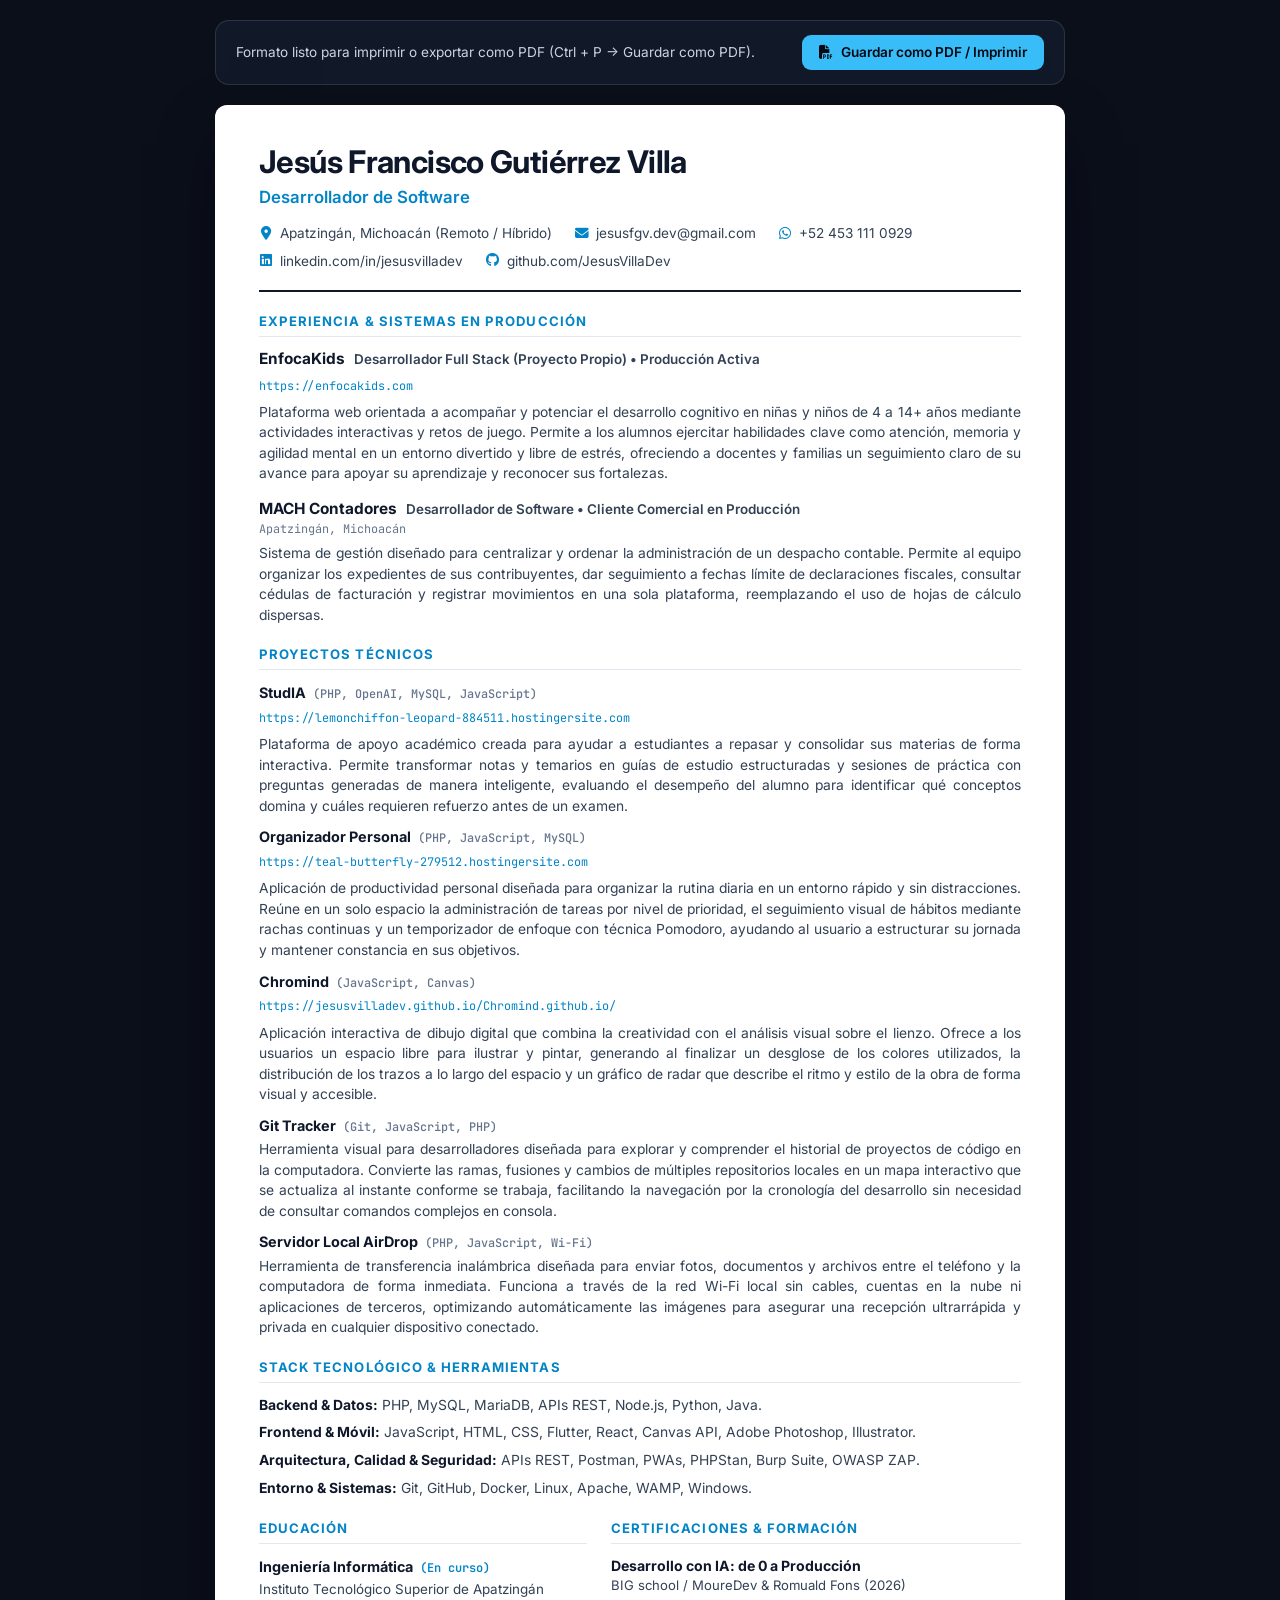
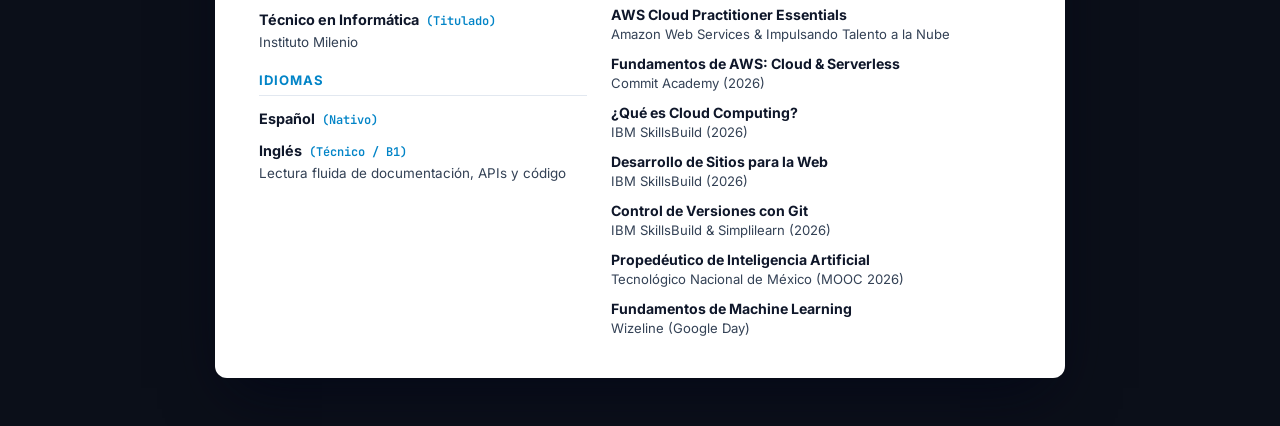
==== cv.html @ cc38f8ba "temp" ====
<!doctype html>
<html lang="es">
  <head>
    <meta charset="UTF-8" />
    <meta name="viewport" content="width=device-width, initial-scale=1.0" />
    <title>
      CV | Jesús Francisco Gutiérrez Villa | Desarrollador de Software
    </title>
    <meta
      name="description"
      content="Currículum Vitae de Jesús Francisco Gutiérrez Villa. Desarrollador de Software con PHP, JavaScript, MySQL y Flutter."
    />

    <link rel="preconnect" href="https://fonts.googleapis.com" />
    <link rel="preconnect" href="https://fonts.gstatic.com" crossorigin />
    <link
      href="https://fonts.googleapis.com/css2?family=Inter:wght@400;500;600;700&family=JetBrains+Mono:wght@400;500;600&display=swap"
      rel="stylesheet"
    />
    <link
      rel="stylesheet"
      href="https://cdnjs.cloudflare.com/ajax/libs/font-awesome/6.5.1/css/all.min.css"
    />

    <style>
      :root {
        --screen-bg: #0b0f19;
        --screen-bar: #111827;
        --screen-border: rgba(148, 163, 184, 0.2);
        --accent-sky: #38bdf8;
        --accent-print: #0284c7;
        --ink-primary: #0f172a;
        --ink-secondary: #334155;
        --ink-muted: #64748b;
        --paper-bg: #ffffff;
        --paper-subtle: #f8fafc;
        --paper-border: #e2e8f0;
      }

      *,
      *::before,
      *::after {
        box-sizing: border-box;
        margin: 0;
        padding: 0;
      }

      body {
        font-family:
          "Inter",
          -apple-system,
          BlinkMacSystemFont,
          "Segoe UI",
          sans-serif;
        background-color: var(--screen-bg);
        color: var(--ink-primary);
        line-height: 1.5;
        -webkit-font-smoothing: antialiased;
        padding: 0 1rem 3rem;
      }

      a {
        color: inherit;
        text-decoration: none;
      }

      /* Barra de acciones superior (solo pantalla) */
      .action-bar {
        max-width: 850px;
        margin: 1.25rem auto;
        padding: 0.85rem 1.25rem;
        background: var(--screen-bar);
        border: 1px solid var(--screen-border);
        border-radius: 14px;
        display: flex;
        flex-wrap: wrap;
        align-items: center;
        justify-content: space-between;
        gap: 0.75rem;
      }

      .action-bar-note {
        font-size: 0.85rem;
        color: #cbd5e1;
      }

      .action-buttons {
        display: flex;
        flex-wrap: wrap;
        gap: 0.65rem;
      }

      .btn-ui {
        display: inline-flex;
        align-items: center;
        gap: 0.5rem;
        padding: 0.55rem 1rem;
        border-radius: 9px;
        font-family: inherit;
        font-size: 0.85rem;
        font-weight: 600;
        cursor: pointer;
        border: 1px solid transparent;
        transition:
          transform 0.15s ease,
          background 0.15s ease,
          border-color 0.15s ease;
      }

      .btn-ui-back {
        background: rgba(51, 65, 85, 0.45);
        border-color: rgba(148, 163, 184, 0.28);
        color: #f8fafc;
      }

      .btn-ui-back:hover {
        background: rgba(56, 189, 248, 0.14);
        border-color: #7dd3fc;
      }

      .btn-ui-print {
        background: var(--accent-sky);
        color: #060911;
      }

      .btn-ui-print:hover {
        background: #7dd3fc;
        transform: translateY(-1px);
      }

      /* Hoja del CV */
      .cv-sheet {
        max-width: 850px;
        margin: 0 auto;
        background: var(--paper-bg);
        border-radius: 12px;
        padding: 2.5rem 2.75rem;
        box-shadow: 0 25px 60px -15px rgba(2, 6, 23, 0.75);
      }

      /* Encabezado */
      .cv-header {
        border-bottom: 2px solid var(--ink-primary);
        padding-bottom: 1.15rem;
        margin-bottom: 1.25rem;
      }

      .cv-name {
        font-size: 1.95rem;
        font-weight: 700;
        letter-spacing: -0.02em;
        color: var(--ink-primary);
        line-height: 1.15;
      }

      .cv-role {
        font-size: 1.05rem;
        font-weight: 600;
        color: var(--accent-print);
        margin-top: 0.25rem;
      }

      .cv-contact-list {
        display: flex;
        flex-direction: column;
        gap: 0.45rem;
        margin-top: 0.85rem;
      }

      .cv-contact-row {
        display: flex;
        flex-wrap: wrap;
        align-items: center;
        gap: 0.45rem 1.4rem;
        font-size: 0.85rem;
        color: var(--ink-secondary);
      }

      .cv-contact-item {
        display: inline-flex;
        align-items: center;
        gap: 0.45rem;
      }

      .cv-contact-item i {
        color: var(--accent-print);
        font-size: 0.85rem;
        width: 14px;
        text-align: center;
        flex-shrink: 0;
      }

      .cv-contact-item a:hover {
        color: var(--accent-print);
        text-decoration: underline;
      }

      /* Secciones */
      .cv-section {
        margin-bottom: 1.25rem;
      }

      .cv-section:last-child {
        margin-bottom: 0;
      }

      .cv-section-title {
        font-size: 0.82rem;
        font-weight: 700;
        text-transform: uppercase;
        letter-spacing: 0.08em;
        color: var(--accent-print);
        border-bottom: 1px solid var(--paper-border);
        padding-bottom: 0.28rem;
        margin-bottom: 0.75rem;
      }

      .cv-summary {
        font-size: 0.91rem;
        color: var(--ink-secondary);
        line-height: 1.55;
        text-align: justify;
        text-justify: inter-word;
      }

      /* Entradas de Experiencia / Proyectos */
      .cv-entry {
        margin-bottom: 0.95rem;
        break-inside: avoid;
      }

      .cv-entry:last-child {
        margin-bottom: 0;
      }

      .cv-entry-head {
        display: flex;
        align-items: baseline;
        gap: 0.55rem;
        flex-wrap: wrap;
        margin-bottom: 0.15rem;
      }

      .cv-entry-title {
        font-size: 0.96rem;
        font-weight: 700;
        color: var(--ink-primary);
        line-height: 1.3;
      }

      .cv-entry-subtitle {
        font-weight: 600;
        color: var(--ink-secondary);
      }

      .cv-entry-role {
        font-size: 0.84rem;
        font-weight: 600;
        color: var(--ink-secondary);
      }

      .cv-entry-meta {
        font-family: "JetBrains Mono", monospace;
        font-size: 0.74rem;
        color: var(--ink-muted);
      }

      .cv-entry-link {
        display: inline-block;
        font-family: "JetBrains Mono", monospace;
        font-size: 0.74rem;
        color: var(--accent-print);
        margin-top: 0.12rem;
        margin-bottom: 0.25rem;
        word-break: break-all;
      }

      .cv-entry-link:hover {
        text-decoration: underline;
      }

      .cv-bullets {
        margin-top: 0.35rem;
        padding-left: 1.15rem;
        display: flex;
        flex-direction: column;
        gap: 0.22rem;
      }

      .cv-bullets li {
        font-size: 0.87rem;
        color: var(--ink-secondary);
        line-height: 1.48;
        text-align: justify;
        text-justify: inter-word;
      }

      /* Proyectos compactos */
      .cv-project-list {
        display: flex;
        flex-direction: column;
        gap: 0.65rem;
      }

      .cv-project-item {
        break-inside: avoid;
      }

      .cv-project-title {
        font-size: 0.9rem;
        color: var(--ink-primary);
        display: flex;
        align-items: baseline;
        gap: 0.45rem;
        flex-wrap: wrap;
      }

      .cv-project-desc {
        font-size: 0.865rem;
        color: var(--ink-secondary);
        line-height: 1.48;
        text-align: justify;
        text-justify: inter-word;
        margin-top: 0.15rem;
      }

      .cv-project-line {
        font-size: 0.875rem;
        color: var(--ink-secondary);
        line-height: 1.48;
        text-align: justify;
        text-justify: inter-word;
      }

      .cv-project-line strong {
        color: var(--ink-primary);
      }

      .cv-project-stack {
        font-family: "JetBrains Mono", monospace;
        font-size: 0.74rem;
        color: var(--ink-muted);
        font-weight: 500;
      }

      /* Habilidades */
      .cv-skills-grid {
        display: grid;
        grid-template-columns: 1fr;
        gap: 0.45rem 1.5rem;
      }

      .cv-skill-row {
        font-size: 0.87rem;
        color: var(--ink-secondary);
        line-height: 1.48;
        text-align: justify;
        text-justify: inter-word;
      }

      .cv-skill-row strong {
        color: var(--ink-primary);
      }

      /* Educación & Certificaciones */
      .cv-two-col {
        display: grid;
        grid-template-columns: 1fr;
        gap: 1.5rem;
      }

      @media (min-width: 680px) {
        .cv-two-col {
          grid-template-columns: 1fr 1.25fr;
        }
      }

      .cv-edu-item {
        margin-bottom: 0.65rem;
        break-inside: avoid;
      }

      .cv-edu-item:last-child {
        margin-bottom: 0;
      }

      .cv-edu-header {
        display: flex;
        align-items: baseline;
        gap: 0.45rem;
        flex-wrap: wrap;
      }

      .cv-edu-title {
        font-size: 0.9rem;
        font-weight: 700;
        color: var(--ink-primary);
      }

      .cv-edu-status {
        font-family: "JetBrains Mono", monospace;
        font-size: 0.75rem;
        font-weight: 600;
        color: var(--accent-print);
      }

      .cv-edu-inst {
        font-size: 0.84rem;
        color: var(--ink-secondary);
        margin-top: 0.08rem;
      }

      .cv-cert-list {
        list-style: none;
        display: flex;
        flex-direction: column;
        gap: 0.65rem;
      }

      /* Certificaciones Interactivas en CV */
      .cv-cert-item {
        position: relative;
        break-inside: avoid;
      }

      .cv-cert-interactive {
        cursor: pointer;
      }

      .cv-cert-title {
        font-size: 0.88rem;
        font-weight: 700;
        color: var(--ink-primary);
        line-height: 1.35;
      }

      .cv-cert-issuer {
        font-size: 0.82rem;
        color: var(--ink-secondary);
        display: flex;
        align-items: center;
        gap: 0.45rem;
        margin-top: 0.12rem;
        line-height: 1.35;
      }

      .cv-cert-badge-hint {
        font-family: "JetBrains Mono", monospace;
        font-size: 0.64rem;
        font-weight: 600;
        color: var(--accent-print);
        background: rgba(8, 145, 178, 0.08);
        border: 1px solid rgba(8, 145, 178, 0.25);
        padding: 0.04rem 0.38rem;
        border-radius: 9999px;
        transition: all 0.18s ease;
      }

      .cv-cert-interactive:hover .cv-cert-badge-hint {
        background: var(--accent-print);
        color: #ffffff;
      }

      .cv-cert-popover {
        position: absolute;
        bottom: calc(100% + 8px);
        right: 0;
        width: min(320px, 85vw);
        background: #ffffff;
        border: 1px solid #cbd5e1;
        border-radius: 12px;
        padding: 6px;
        box-shadow:
          0 14px 35px rgba(15, 23, 42, 0.3),
          0 0 15px rgba(8, 145, 178, 0.15);
        opacity: 0;
        transform: translateY(8px) scale(0.96);
        pointer-events: none;
        transition:
          opacity 0.22s cubic-bezier(0.16, 1, 0.3, 1),
          transform 0.22s cubic-bezier(0.16, 1, 0.3, 1);
        z-index: 100;
      }

      .cv-cert-popover img {
        width: 100%;
        height: auto;
        border-radius: 8px;
        display: block;
        background: #0f172a;
      }

      .cv-cert-popover-note {
        display: block;
        font-family: "JetBrains Mono", monospace;
        font-size: 0.65rem;
        color: var(--accent-print);
        text-align: center;
        padding-top: 4px;
      }

      .cv-cert-interactive:hover .cv-cert-popover {
        opacity: 1;
        transform: translateY(0) scale(1);
      }

      /* Lightbox en cv.html */
      .cv-lightbox {
        position: fixed;
        inset: 0;
        background: rgba(15, 23, 42, 0.85);
        backdrop-filter: blur(8px);
        -webkit-backdrop-filter: blur(8px);
        display: flex;
        align-items: center;
        justify-content: center;
        z-index: 200;
        opacity: 0;
        pointer-events: none;
        transition: opacity 0.22s ease;
        padding: 1.5rem;
      }

      .cv-lightbox.active {
        opacity: 1;
        pointer-events: auto;
      }

      .cv-lightbox-content {
        position: relative;
        max-width: 860px;
        width: 100%;
        background: #ffffff;
        border-radius: 16px;
        padding: 1rem;
        box-shadow: 0 25px 60px rgba(0, 0, 0, 0.5);
        display: flex;
        flex-direction: column;
        align-items: center;
        gap: 0.5rem;
      }

      .cv-lightbox-content img {
        width: 100%;
        max-height: 80vh;
        object-fit: contain;
        border-radius: 8px;
      }

      .cv-lightbox-caption {
        font-family: "Roboto Slab", serif;
        font-size: 0.9rem;
        font-weight: 600;
        color: var(--ink-primary);
      }

      .cv-lightbox-close {
        position: absolute;
        top: 0.75rem;
        right: 0.75rem;
        width: 32px;
        height: 32px;
        border-radius: 50%;
        border: 1px solid #cbd5e1;
        background: #f8fafc;
        color: #334155;
        display: flex;
        align-items: center;
        justify-content: center;
        cursor: pointer;
        font-size: 0.95rem;
      }

      .cv-lightbox-close:hover {
        background: #0f172a;
        color: #ffffff;
      }

      @media (max-width: 640px) {
        .cv-sheet {
          padding: 1.5rem 1.25rem;
        }
        .cv-name {
          font-size: 1.55rem;
        }
      }

      /* Reglas estrictas de impresión a PDF */
      @page {
        size: letter;
        margin: 12mm 14mm;
      }

      @media print {
        body {
          background: #ffffff !important;
          padding: 0 !important;
          margin: 0 !important;
        }
        .action-bar {
          display: none !important;
        }
        .cv-sheet {
          max-width: none !important;
          width: 100% !important;
          box-shadow: none !important;
          border-radius: 0 !important;
          padding: 0 !important;
          margin: 0 !important;
        }
        .cv-two-col {
          grid-template-columns: 1fr 1.25fr !important;
        }
        a {
          color: inherit !important;
          text-decoration: none !important;
        }
        .cv-cert-popover,
        .cv-cert-badge-hint,
        .cv-lightbox {
          display: none !important;
        }
      }
    </style>
  </head>
  <body>
    <div class="action-bar" role="region" aria-label="Acciones del currículum">
      <div class="action-bar-note">
        Formato listo para imprimir o exportar como PDF (Ctrl + P → Guardar como
        PDF).
      </div>
      <div class="action-buttons">
        <button
          type="button"
          class="btn-ui btn-ui-print"
          onclick="window.print()"
        >
          <i class="fa-solid fa-file-pdf" aria-hidden="true"></i>
          <span>Guardar como PDF / Imprimir</span>
        </button>
      </div>
    </div>

    <main class="cv-sheet">
      <!-- Encabezado -->
      <header class="cv-header">
        <h1 class="cv-name">Jesús Francisco Gutiérrez Villa</h1>
        <div class="cv-role">Desarrollador de Software</div>
        <div class="cv-contact-list">
          <div class="cv-contact-row">
            <span class="cv-contact-item">
              <i class="fa-solid fa-location-dot" aria-hidden="true"></i>
              <span>Apatzingán, Michoacán (Remoto / Híbrido)</span>
            </span>
            <span class="cv-contact-item">
              <i class="fa-solid fa-envelope" aria-hidden="true"></i>
              <a href="mailto:jesusfgv.dev@gmail.com">jesusfgv.dev@gmail.com</a>
            </span>
            <span class="cv-contact-item">
              <i class="fa-brands fa-whatsapp" aria-hidden="true"></i>
              <a
                href="https://wa.me/524531110929"
                target="_blank"
                rel="noopener noreferrer"
                >+52 453 111 0929</a
              >
            </span>
          </div>
          <div class="cv-contact-row">
            <span class="cv-contact-item">
              <i class="fa-brands fa-linkedin" aria-hidden="true"></i>
              <a
                href="https://www.linkedin.com/in/jesusvilladev/"
                target="_blank"
                rel="noopener noreferrer"
                >linkedin.com/in/jesusvilladev</a
              >
            </span>
            <span class="cv-contact-item">
              <i class="fa-brands fa-github" aria-hidden="true"></i>
              <a
                href="https://github.com/JesusVillaDev"
                target="_blank"
                rel="noopener noreferrer"
                >github.com/JesusVillaDev</a
              >
            </span>
          </div>
        </div>
      </header>

      <!-- Experiencia & Sistemas en Producción -->
      <section class="cv-section">
        <h2 class="cv-section-title">Experiencia & Sistemas en Producción</h2>

        <article class="cv-entry">
          <div class="cv-entry-head">
            <span class="cv-entry-title">EnfocaKids</span>
            <span class="cv-entry-role">
              Desarrollador Full Stack (Proyecto Propio) • Producción Activa
            </span>
          </div>
          <a
            href="https://enfocakids.com"
            target="_blank"
            rel="noopener noreferrer"
            class="cv-entry-link"
            >https://enfocakids.com</a
          >
          <p class="cv-project-desc">
            Plataforma web orientada a acompañar y potenciar el desarrollo
            cognitivo en niñas y niños de 4 a 14+ años mediante actividades
            interactivas y retos de juego. Permite a los alumnos ejercitar
            habilidades clave como atención, memoria y agilidad mental en un
            entorno divertido y libre de estrés, ofreciendo a docentes y
            familias un seguimiento claro de su avance para apoyar su
            aprendizaje y reconocer sus fortalezas.
          </p>
        </article>

        <article class="cv-entry">
          <div class="cv-entry-head">
            <span class="cv-entry-title">MACH Contadores</span>
            <span class="cv-entry-role">
              Desarrollador de Software • Cliente Comercial en Producción
            </span>
          </div>
          <div
            class="cv-entry-meta"
            style="margin-top: 0.12rem; margin-bottom: 0.25rem"
          >
            Apatzingán, Michoacán
          </div>
          <p class="cv-project-desc">
            Sistema de gestión diseñado para centralizar y ordenar la
            administración de un despacho contable. Permite al equipo organizar
            los expedientes de sus contribuyentes, dar seguimiento a fechas
            límite de declaraciones fiscales, consultar cédulas de facturación y
            registrar movimientos en una sola plataforma, reemplazando el uso de
            hojas de cálculo dispersas.
          </p>
        </article>
      </section>

      <!-- Proyectos Técnicos -->
      <section class="cv-section">
        <h2 class="cv-section-title">Proyectos Técnicos</h2>
        <div class="cv-project-list">
          <div class="cv-project-item">
            <div class="cv-project-title">
              <strong>StudIA</strong>
              <span class="cv-project-stack">(PHP, OpenAI, MySQL, JavaScript)</span>
            </div>
            <a
              href="https://lemonchiffon-leopard-884511.hostingersite.com"
              target="_blank"
              rel="noopener noreferrer"
              class="cv-entry-link"
              >https://lemonchiffon-leopard-884511.hostingersite.com</a
            >
            <p class="cv-project-desc">
              Plataforma de apoyo académico creada para ayudar a estudiantes a
              repasar y consolidar sus materias de forma interactiva. Permite
              transformar notas y temarios en guías de estudio estructuradas y
              sesiones de práctica con preguntas generadas de manera
              inteligente, evaluando el desempeño del alumno para identificar
              qué conceptos domina y cuáles requieren refuerzo antes de un
              examen.
            </p>
          </div>

          <div class="cv-project-item">
            <div class="cv-project-title">
              <strong>Organizador Personal</strong>
              <span class="cv-project-stack">(PHP, JavaScript, MySQL)</span>
            </div>
            <a
              href="https://teal-butterfly-279512.hostingersite.com"
              target="_blank"
              rel="noopener noreferrer"
              class="cv-entry-link"
              >https://teal-butterfly-279512.hostingersite.com</a
            >
            <p class="cv-project-desc">
              Aplicación de productividad personal diseñada para organizar la
              rutina diaria en un entorno rápido y sin distracciones. Reúne en
              un solo espacio la administración de tareas por nivel de
              prioridad, el seguimiento visual de hábitos mediante rachas
              continuas y un temporizador de enfoque con técnica Pomodoro,
              ayudando al usuario a estructurar su jornada y mantener constancia
              en sus objetivos.
            </p>
          </div>

          <div class="cv-project-item">
            <div class="cv-project-title">
              <strong>Chromind</strong>
              <span class="cv-project-stack">(JavaScript, Canvas)</span>
            </div>
            <a
              href="https://jesusvilladev.github.io/Chromind.github.io/"
              target="_blank"
              rel="noopener noreferrer"
              class="cv-entry-link"
              >https://jesusvilladev.github.io/Chromind.github.io/</a
            >
            <p class="cv-project-desc">
              Aplicación interactiva de dibujo digital que combina la
              creatividad con el análisis visual sobre el lienzo. Ofrece a los
              usuarios un espacio libre para ilustrar y pintar, generando al
              finalizar un desglose de los colores utilizados, la distribución
              de los trazos a lo largo del espacio y un gráfico de radar que
              describe el ritmo y estilo de la obra de forma visual y accesible.
            </p>
          </div>

          <div class="cv-project-item">
            <div class="cv-project-title">
              <strong>Git Tracker</strong>
              <span class="cv-project-stack">(Git, JavaScript, PHP)</span>
            </div>
            <p class="cv-project-desc">
              Herramienta visual para desarrolladores diseñada para explorar y
              comprender el historial de proyectos de código en la computadora.
              Convierte las ramas, fusiones y cambios de múltiples repositorios
              locales en un mapa interactivo que se actualiza al instante
              conforme se trabaja, facilitando la navegación por la cronología
              del desarrollo sin necesidad de consultar comandos complejos en
              consola.
            </p>
          </div>

          <div class="cv-project-item">
            <div class="cv-project-title">
              <strong>Servidor Local AirDrop</strong>
              <span class="cv-project-stack">(PHP, JavaScript, Wi-Fi)</span>
            </div>
            <p class="cv-project-desc">
              Herramienta de transferencia inalámbrica diseñada para enviar
              fotos, documentos y archivos entre el teléfono y la computadora de
              forma inmediata. Funciona a través de la red Wi-Fi local sin
              cables, cuentas en la nube ni aplicaciones de terceros,
              optimizando automáticamente las imágenes para asegurar una
              recepción ultrarrápida y privada en cualquier dispositivo
              conectado.
            </p>
          </div>
        </div>
      </section>

      <!-- Habilidades Técnicas -->
      <section class="cv-section">
        <h2 class="cv-section-title">Stack Tecnológico & Herramientas</h2>
        <div class="cv-skills-grid">
          <div class="cv-skill-row">
            <strong>Backend & Datos:</strong> PHP, MySQL, MariaDB, APIs REST,
            Node.js, Python, Java.
          </div>
          <div class="cv-skill-row">
            <strong>Frontend & Móvil:</strong> JavaScript, HTML, CSS, Flutter,
            React, Canvas API, Adobe Photoshop, Illustrator.
          </div>
          <div class="cv-skill-row">
            <strong>Arquitectura, Calidad & Seguridad:</strong> APIs REST,
            Postman, PWAs, PHPStan, Burp Suite, OWASP ZAP.
          </div>
          <div class="cv-skill-row">
            <strong>Entorno & Sistemas:</strong> Git, GitHub, Docker, Linux,
            Apache, WAMP, Windows.
          </div>
        </div>
      </section>

      <!-- Educación & Certificaciones -->
      <section class="cv-section">
        <div class="cv-two-col">
          <div>
            <h2 class="cv-section-title">Educación</h2>
            <div class="cv-edu-item">
              <div class="cv-edu-header">
                <span class="cv-edu-title">Ingeniería Informática</span>
                <span class="cv-edu-status">(En curso)</span>
              </div>
              <div class="cv-edu-inst">
                Instituto Tecnológico Superior de Apatzingán
              </div>
            </div>
            <div class="cv-edu-item">
              <div class="cv-edu-header">
                <span class="cv-edu-title">Técnico en Informática</span>
                <span class="cv-edu-status">(Titulado)</span>
              </div>
              <div class="cv-edu-inst">Instituto Milenio</div>
            </div>

            <div style="margin-top: 1.15rem">
              <h2 class="cv-section-title">Idiomas</h2>
              <div class="cv-edu-item">
                <div class="cv-edu-header">
                  <span class="cv-edu-title">Español</span>
                  <span class="cv-edu-status">(Nativo)</span>
                </div>
              </div>
              <div class="cv-edu-item">
                <div class="cv-edu-header">
                  <span class="cv-edu-title">Inglés</span>
                  <span class="cv-edu-status">(Técnico / B1)</span>
                </div>
                <div class="cv-edu-inst">
                  Lectura fluida de documentación, APIs y código
                </div>
              </div>
            </div>
          </div>

          <div>
            <h2 class="cv-section-title">Certificaciones & Formación</h2>
            <ul class="cv-cert-list">
              <li
                class="cv-cert-item cv-cert-interactive"
                data-cert-img="images/certificados/BS-IA.png"
                data-cert-title="Desarrollo con IA: de 0 a Producción (BIG school)"
              >
                <div class="cv-cert-title">
                  Desarrollo con IA: de 0 a Producción
                </div>
                <div class="cv-cert-issuer">
                  BIG school / MoureDev &amp; Romuald Fons (2026)
                </div>
                <div class="cv-cert-popover" aria-hidden="true">
                  <img
                    src="images/certificados/BS-IA.png"
                    alt="Certificado Desarrollo con IA"
                    loading="lazy"
                  />
                  <span class="cv-cert-popover-note">Clic para ampliar</span>
                </div>
              </li>

              <li
                class="cv-cert-item cv-cert-interactive"
                data-cert-img="images/certificados/AWS-CPE.png"
                data-cert-title="AWS Cloud Practitioner Essentials (Amazon Web Services)"
              >
                <div class="cv-cert-title">
                  AWS Cloud Practitioner Essentials
                </div>
                <div class="cv-cert-issuer">
                  Amazon Web Services &amp; Impulsando Talento a la Nube
                </div>
                <div class="cv-cert-popover" aria-hidden="true">
                  <img
                    src="images/certificados/AWS-CPE.png"
                    alt="Certificado AWS Cloud Practitioner Essentials"
                    loading="lazy"
                  />
                  <span class="cv-cert-popover-note">Clic para ampliar</span>
                </div>
              </li>

              <li
                class="cv-cert-item cv-cert-interactive"
                data-cert-img="images/certificados/AWS-CSO.png"
                data-cert-title="Fundamentos de AWS: Cloud, Serverless y Operación (Commit Academy)"
              >
                <div class="cv-cert-title">
                  Fundamentos de AWS: Cloud &amp; Serverless
                </div>
                <div class="cv-cert-issuer">Commit Academy (2026)</div>
                <div class="cv-cert-popover" aria-hidden="true">
                  <img
                    src="images/certificados/AWS-CSO.png"
                    alt="Certificado Fundamentos de AWS"
                    loading="lazy"
                  />
                  <span class="cv-cert-popover-note">Clic para ampliar</span>
                </div>
              </li>

              <li
                class="cv-cert-item cv-cert-interactive"
                data-cert-img="images/certificados/IBM-CC.png"
                data-cert-title="¿Qué es Cloud Computing? (IBM SkillsBuild)"
              >
                <div class="cv-cert-title">¿Qué es Cloud Computing?</div>
                <div class="cv-cert-issuer">IBM SkillsBuild (2026)</div>
                <div class="cv-cert-popover" aria-hidden="true">
                  <img
                    src="images/certificados/IBM-CC.png"
                    alt="Certificado IBM Cloud Computing"
                    loading="lazy"
                  />
                  <span class="cv-cert-popover-note">Clic para ampliar</span>
                </div>
              </li>

              <li
                class="cv-cert-item cv-cert-interactive"
                data-cert-img="images/certificados/IBM_DSW.png"
                data-cert-title="Desarrollo de Sitios para la Web (IBM SkillsBuild)"
              >
                <div class="cv-cert-title">
                  Desarrollo de Sitios para la Web
                </div>
                <div class="cv-cert-issuer">IBM SkillsBuild (2026)</div>
                <div class="cv-cert-popover" aria-hidden="true">
                  <img
                    src="images/certificados/IBM_DSW.png"
                    alt="Certificado IBM Desarrollo Web"
                    loading="lazy"
                  />
                  <span class="cv-cert-popover-note">Clic para ampliar</span>
                </div>
              </li>

              <li
                class="cv-cert-item cv-cert-interactive"
                data-cert-img="images/certificados/IBM-GIT.png"
                data-cert-title="Control de Versiones con Git (IBM SkillsBuild)"
              >
                <div class="cv-cert-title">Control de Versiones con Git</div>
                <div class="cv-cert-issuer">
                  IBM SkillsBuild &amp; Simplilearn (2026)
                </div>
                <div class="cv-cert-popover" aria-hidden="true">
                  <img
                    src="images/certificados/IBM-GIT.png"
                    alt="Certificado IBM Git"
                    loading="lazy"
                  />
                  <span class="cv-cert-popover-note">Clic para ampliar</span>
                </div>
              </li>

              <li
                class="cv-cert-item cv-cert-interactive"
                data-cert-img="images/certificados/mooc-ia.png"
                data-cert-title="Propedéutico de Inteligencia Artificial (TecNM)"
              >
                <div class="cv-cert-title">
                  Propedéutico de Inteligencia Artificial
                </div>
                <div class="cv-cert-issuer">
                  Tecnológico Nacional de México (MOOC 2026)
                </div>
                <div class="cv-cert-popover" aria-hidden="true">
                  <img
                    src="images/certificados/mooc-ia.png"
                    alt="Certificado TecNM IA"
                    loading="lazy"
                  />
                  <span class="cv-cert-popover-note">Clic para ampliar</span>
                </div>
              </li>

              <li class="cv-cert-item">
                <div class="cv-cert-title">Fundamentos de Machine Learning</div>
                <div class="cv-cert-issuer">Wizeline (Google Day)</div>
              </li>
            </ul>
          </div>
        </div>
      </section>
    </main>

    <!-- Lightbox de Certificados para CV -->
    <div
      id="cv-lightbox"
      class="cv-lightbox"
      role="dialog"
      aria-modal="true"
      aria-label="Visualizador de certificado"
    >
      <div class="cv-lightbox-content">
        <button
          id="cv-lightbox-close"
          class="cv-lightbox-close"
          aria-label="Cerrar"
        >
          <i class="fa-solid fa-xmark"></i>
        </button>
        <img id="cv-lightbox-img" src="" alt="Certificado" />
        <div id="cv-lightbox-caption" class="cv-lightbox-caption"></div>
      </div>
    </div>

    <script>
      (function () {
        const lb = document.getElementById("cv-lightbox");
        const img = document.getElementById("cv-lightbox-img");
        const caption = document.getElementById("cv-lightbox-caption");
        const closeBtn = document.getElementById("cv-lightbox-close");
        const items = document.querySelectorAll(".cv-cert-interactive");

        if (!lb || !img || !items.length) return;

        function open(item) {
          const src = item.getAttribute("data-cert-img");
          const title = item.getAttribute("data-cert-title") || "";
          if (!src) return;
          img.src = src;
          img.alt = title;
          if (caption) caption.textContent = title;
          lb.classList.add("active");
          document.body.style.overflow = "hidden";
        }

        function close() {
          lb.classList.remove("active");
          document.body.style.overflow = "";
        }

        items.forEach((el) => {
          el.addEventListener("click", () => open(el));
        });

        if (closeBtn) closeBtn.addEventListener("click", close);
        lb.addEventListener("click", (e) => {
          if (e.target === lb) close();
        });
        document.addEventListener("keydown", (e) => {
          if (e.key === "Escape" && lb.classList.contains("active")) close();
        });
      })();
    </script>
  </body>
</html>
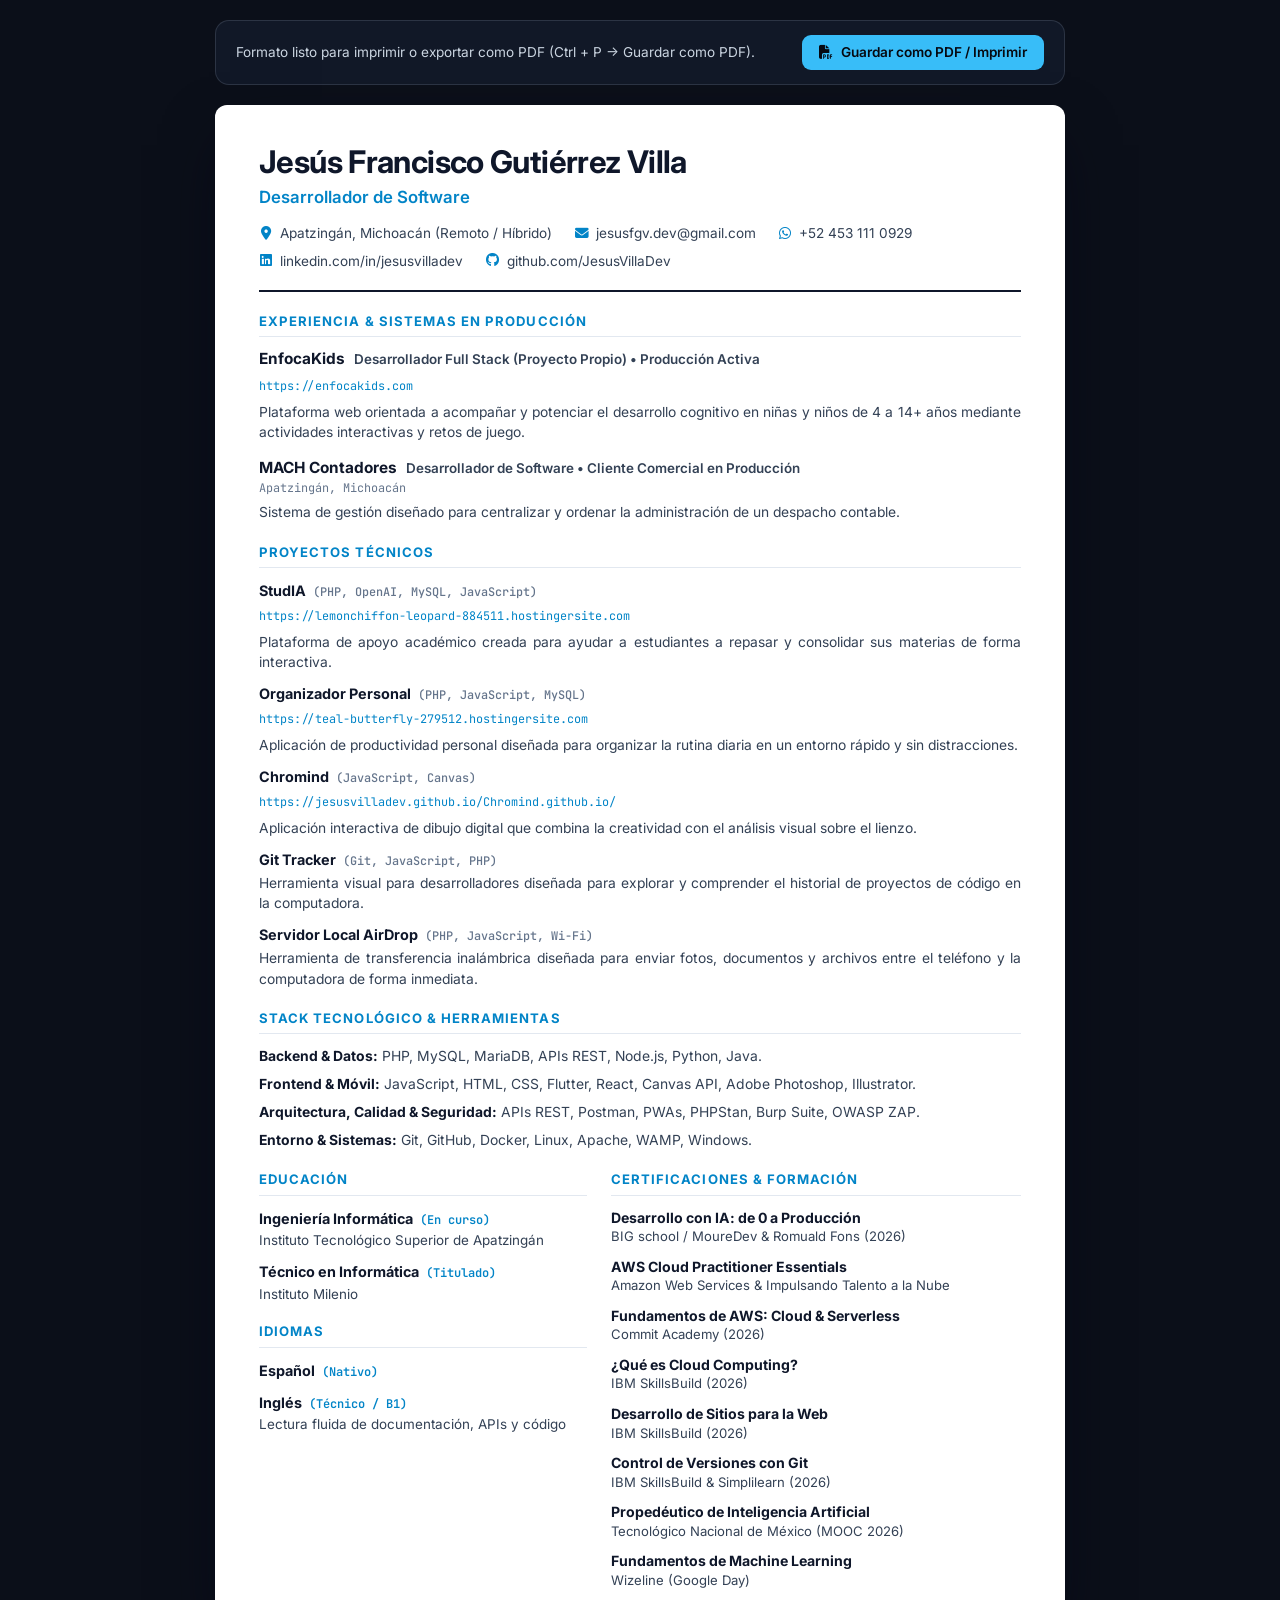
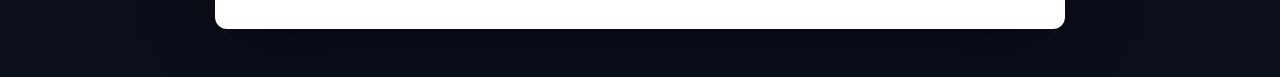
==== commit 63f4b408: "cv" ====
--- a/cv.html
+++ b/cv.html
@@ -710,11 +710,7 @@
           <p class="cv-project-desc">
             Plataforma web orientada a acompañar y potenciar el desarrollo
             cognitivo en niñas y niños de 4 a 14+ años mediante actividades
-            interactivas y retos de juego. Permite a los alumnos ejercitar
-            habilidades clave como atención, memoria y agilidad mental en un
-            entorno divertido y libre de estrés, ofreciendo a docentes y
-            familias un seguimiento claro de su avance para apoyar su
-            aprendizaje y reconocer sus fortalezas.
+            interactivas y retos de juego.
           </p>
         </article>
 
@@ -733,11 +729,7 @@
           </div>
           <p class="cv-project-desc">
             Sistema de gestión diseñado para centralizar y ordenar la
-            administración de un despacho contable. Permite al equipo organizar
-            los expedientes de sus contribuyentes, dar seguimiento a fechas
-            límite de declaraciones fiscales, consultar cédulas de facturación y
-            registrar movimientos en una sola plataforma, reemplazando el uso de
-            hojas de cálculo dispersas.
+            administración de un despacho contable.
           </p>
         </article>
       </section>
@@ -749,7 +741,9 @@
           <div class="cv-project-item">
             <div class="cv-project-title">
               <strong>StudIA</strong>
-              <span class="cv-project-stack">(PHP, OpenAI, MySQL, JavaScript)</span>
+              <span class="cv-project-stack"
+                >(PHP, OpenAI, MySQL, JavaScript)</span
+              >
             </div>
             <a
               href="https://lemonchiffon-leopard-884511.hostingersite.com"
@@ -760,12 +754,7 @@
             >
             <p class="cv-project-desc">
               Plataforma de apoyo académico creada para ayudar a estudiantes a
-              repasar y consolidar sus materias de forma interactiva. Permite
-              transformar notas y temarios en guías de estudio estructuradas y
-              sesiones de práctica con preguntas generadas de manera
-              inteligente, evaluando el desempeño del alumno para identificar
-              qué conceptos domina y cuáles requieren refuerzo antes de un
-              examen.
+              repasar y consolidar sus materias de forma interactiva.
             </p>
           </div>
 
@@ -783,12 +772,7 @@
             >
             <p class="cv-project-desc">
               Aplicación de productividad personal diseñada para organizar la
-              rutina diaria en un entorno rápido y sin distracciones. Reúne en
-              un solo espacio la administración de tareas por nivel de
-              prioridad, el seguimiento visual de hábitos mediante rachas
-              continuas y un temporizador de enfoque con técnica Pomodoro,
-              ayudando al usuario a estructurar su jornada y mantener constancia
-              en sus objetivos.
+              rutina diaria en un entorno rápido y sin distracciones.
             </p>
           </div>
 
@@ -806,11 +790,7 @@
             >
             <p class="cv-project-desc">
               Aplicación interactiva de dibujo digital que combina la
-              creatividad con el análisis visual sobre el lienzo. Ofrece a los
-              usuarios un espacio libre para ilustrar y pintar, generando al
-              finalizar un desglose de los colores utilizados, la distribución
-              de los trazos a lo largo del espacio y un gráfico de radar que
-              describe el ritmo y estilo de la obra de forma visual y accesible.
+              creatividad con el análisis visual sobre el lienzo.
             </p>
           </div>
 
@@ -822,11 +802,6 @@
             <p class="cv-project-desc">
               Herramienta visual para desarrolladores diseñada para explorar y
               comprender el historial de proyectos de código en la computadora.
-              Convierte las ramas, fusiones y cambios de múltiples repositorios
-              locales en un mapa interactivo que se actualiza al instante
-              conforme se trabaja, facilitando la navegación por la cronología
-              del desarrollo sin necesidad de consultar comandos complejos en
-              consola.
             </p>
           </div>
 
@@ -838,11 +813,7 @@
             <p class="cv-project-desc">
               Herramienta de transferencia inalámbrica diseñada para enviar
               fotos, documentos y archivos entre el teléfono y la computadora de
-              forma inmediata. Funciona a través de la red Wi-Fi local sin
-              cables, cuentas en la nube ni aplicaciones de terceros,
-              optimizando automáticamente las imágenes para asegurar una
-              recepción ultrarrápida y privada en cualquier dispositivo
-              conectado.
+              forma inmediata.
             </p>
           </div>
         </div>
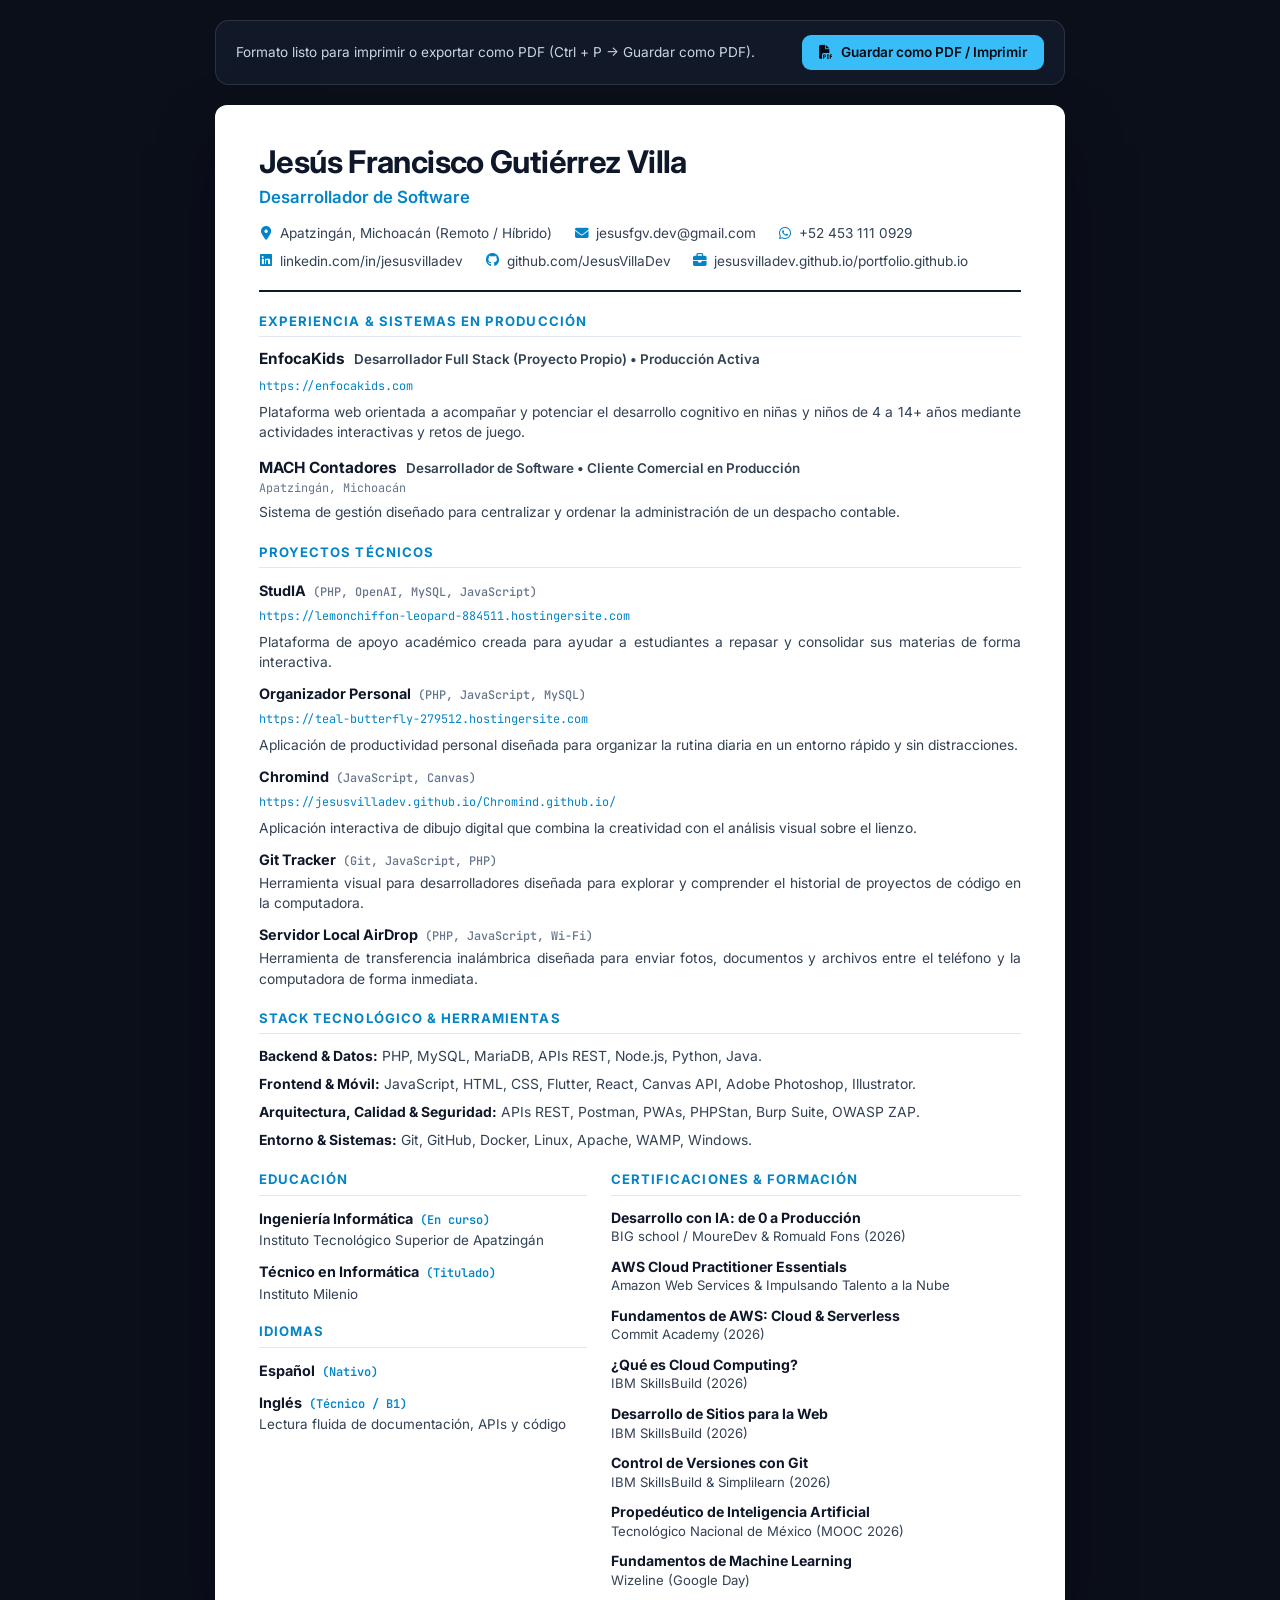
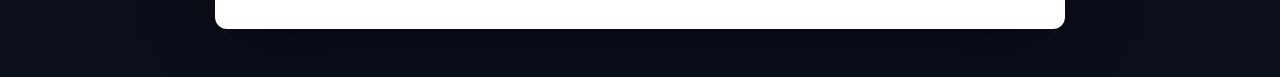
==== commit 8fb3aa89: "feat(cv): añadir enlace al portafolio profesional en encabezado" ====
--- a/cv.html
+++ b/cv.html
@@ -685,6 +685,15 @@
                 >github.com/JesusVillaDev</a
               >
             </span>
+            <span class="cv-contact-item">
+              <i class="fa-solid fa-briefcase" aria-hidden="true"></i>
+              <a
+                href="https://jesusvilladev.github.io/portfolio.github.io/"
+                target="_blank"
+                rel="noopener noreferrer"
+                >jesusvilladev.github.io/portfolio.github.io</a
+              >
+            </span>
           </div>
         </div>
       </header>
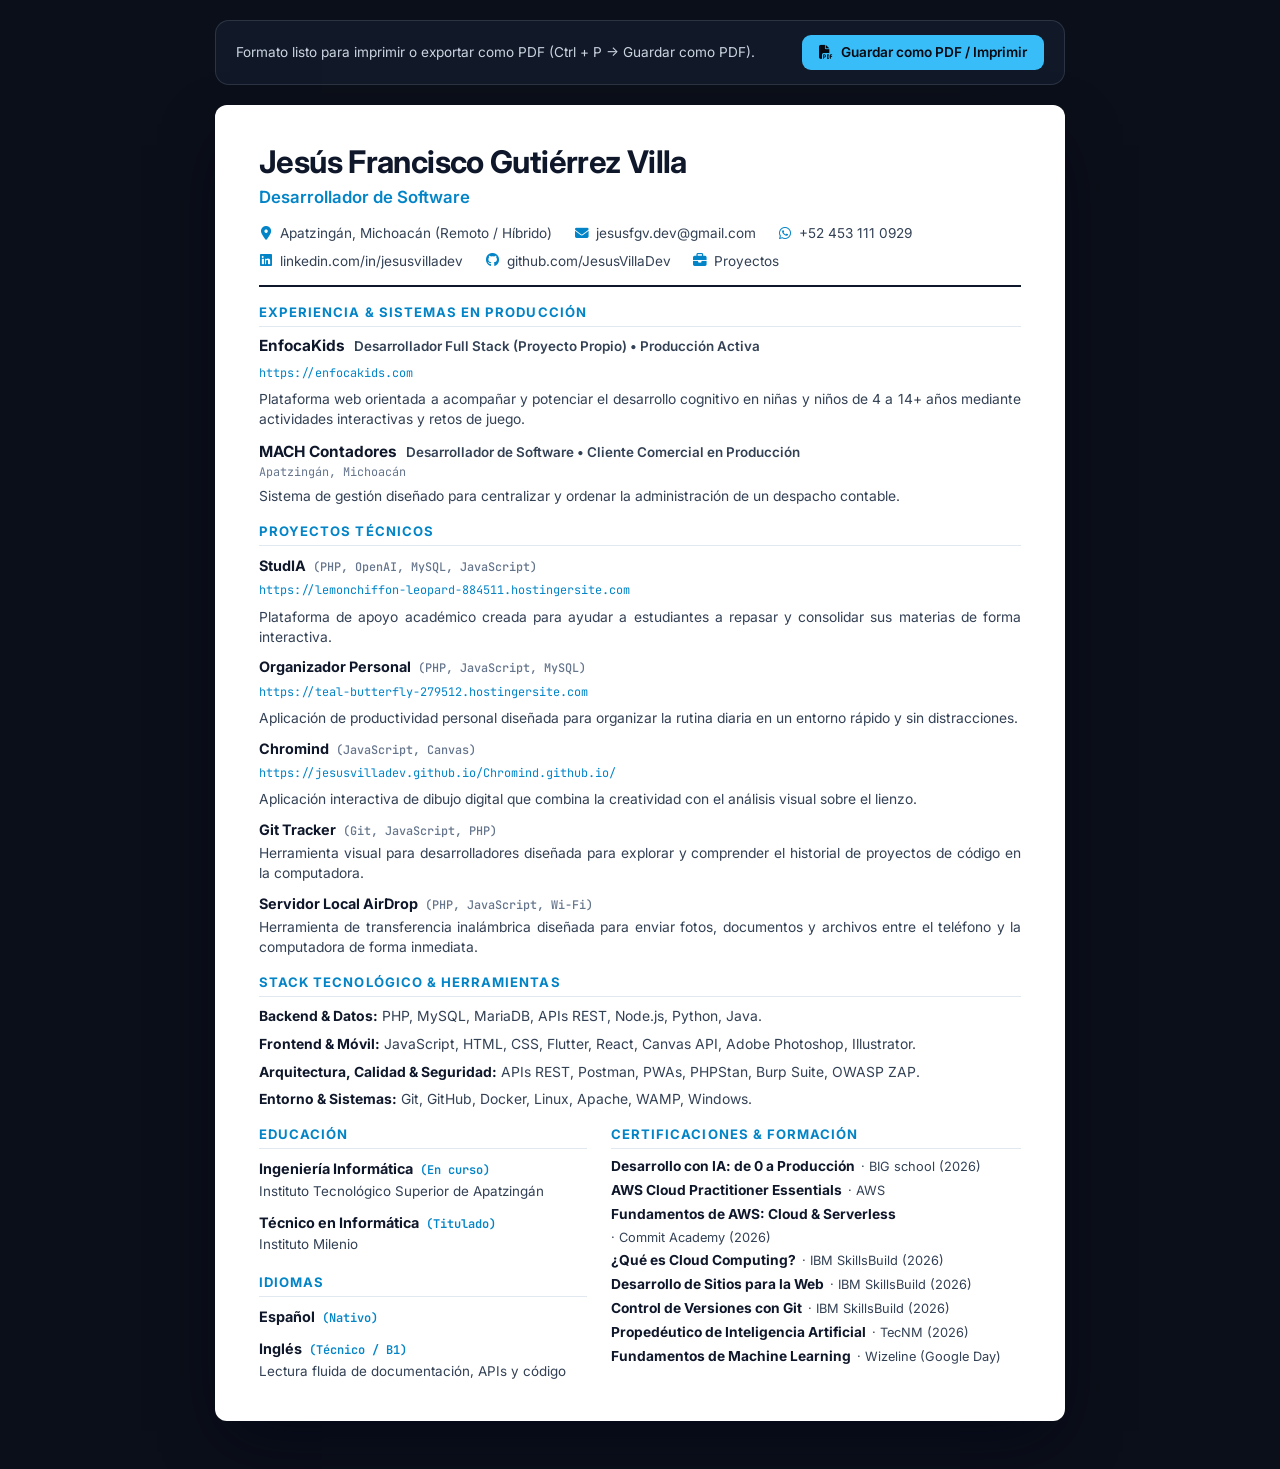
==== commit c3d68329: "style(cv): compactar certificaciones a un renglón y calibrar vista de impresión" ====
--- a/cv.html
+++ b/cv.html
@@ -141,8 +141,8 @@
       /* Encabezado */
       .cv-header {
         border-bottom: 2px solid var(--ink-primary);
-        padding-bottom: 1.15rem;
-        margin-bottom: 1.25rem;
+        padding-bottom: 0.85rem;
+        margin-bottom: 1rem;
       }
 
       .cv-name {
@@ -197,7 +197,7 @@
 
       /* Secciones */
       .cv-section {
-        margin-bottom: 1.25rem;
+        margin-bottom: 0.95rem;
       }
 
       .cv-section:last-child {
@@ -211,8 +211,8 @@
         letter-spacing: 0.08em;
         color: var(--accent-print);
         border-bottom: 1px solid var(--paper-border);
-        padding-bottom: 0.28rem;
-        margin-bottom: 0.75rem;
+        padding-bottom: 0.22rem;
+        margin-bottom: 0.55rem;
       }
 
       .cv-summary {
@@ -225,7 +225,7 @@
 
       /* Entradas de Experiencia / Proyectos */
       .cv-entry {
-        margin-bottom: 0.95rem;
+        margin-bottom: 0.75rem;
         break-inside: avoid;
       }
 
@@ -299,7 +299,7 @@
       .cv-project-list {
         display: flex;
         flex-direction: column;
-        gap: 0.65rem;
+        gap: 0.55rem;
       }
 
       .cv-project-item {
@@ -414,13 +414,17 @@
         list-style: none;
         display: flex;
         flex-direction: column;
-        gap: 0.65rem;
+        gap: 0.38rem;
       }
 
       /* Certificaciones Interactivas en CV */
       .cv-cert-item {
         position: relative;
         break-inside: avoid;
+        display: flex;
+        align-items: baseline;
+        gap: 0.35rem;
+        flex-wrap: wrap;
       }
 
       .cv-cert-interactive {
@@ -428,20 +432,16 @@
       }
 
       .cv-cert-title {
-        font-size: 0.88rem;
+        font-size: 0.86rem;
         font-weight: 700;
         color: var(--ink-primary);
-        line-height: 1.35;
+        line-height: 1.3;
       }
 
       .cv-cert-issuer {
-        font-size: 0.82rem;
+        font-size: 0.8rem;
         color: var(--ink-secondary);
-        display: flex;
-        align-items: center;
-        gap: 0.45rem;
-        margin-top: 0.12rem;
-        line-height: 1.35;
+        line-height: 1.3;
       }
 
       .cv-cert-badge-hint {
@@ -585,21 +585,37 @@
         }
       }
 
-      /* Reglas estrictas de impresión a PDF */
+      /* Reglas estrictas de impresión a 1 sola página PDF */
       @page {
         size: letter;
-        margin: 12mm 14mm;
+        margin: 9mm 12mm;
       }
 
       @media print {
+        *,
+        *::before,
+        *::after {
+          box-sizing: border-box !important;
+        }
+
+        html {
+          font-size: 13.8px !important;
+        }
+
         body {
           background: #ffffff !important;
+          color: var(--ink-secondary) !important;
           padding: 0 !important;
           margin: 0 !important;
-        }
+          line-height: 1.45 !important;
+          -webkit-print-color-adjust: exact !important;
+          print-color-adjust: exact !important;
+        }
+
         .action-bar {
           display: none !important;
         }
+
         .cv-sheet {
           max-width: none !important;
           width: 100% !important;
@@ -608,13 +624,171 @@
           padding: 0 !important;
           margin: 0 !important;
         }
+
+        /* Encabezado elegante y aireado */
+        .cv-header {
+          padding-bottom: 0.65rem !important;
+          margin-bottom: 0.75rem !important;
+          border-bottom-width: 1.5px !important;
+        }
+
+        .cv-name {
+          font-size: 1.8rem !important;
+          line-height: 1.15 !important;
+        }
+
+        .cv-role {
+          font-size: 0.98rem !important;
+          margin-top: 0.15rem !important;
+        }
+
+        .cv-contact-list {
+          margin-top: 0.45rem !important;
+          gap: 0.28rem !important;
+        }
+
+        .cv-contact-row {
+          gap: 0.3rem 1.25rem !important;
+          font-size: 0.81rem !important;
+        }
+
+        .cv-contact-item i {
+          font-size: 0.81rem !important;
+        }
+
+        /* Secciones con holgura */
+        .cv-section {
+          margin-bottom: 0.8rem !important;
+          break-inside: avoid !important;
+        }
+
+        .cv-section:last-child {
+          margin-bottom: 0 !important;
+        }
+
+        .cv-section-title {
+          font-size: 0.8rem !important;
+          padding-bottom: 0.2rem !important;
+          margin-bottom: 0.5rem !important;
+          letter-spacing: 0.07em !important;
+        }
+
+        /* Experiencia y Proyectos */
+        .cv-entry {
+          margin-bottom: 0.65rem !important;
+          break-inside: avoid !important;
+        }
+
+        .cv-entry-head {
+          gap: 0.5rem !important;
+          margin-bottom: 0.12rem !important;
+        }
+
+        .cv-entry-title {
+          font-size: 0.92rem !important;
+        }
+
+        .cv-entry-role {
+          font-size: 0.82rem !important;
+        }
+
+        .cv-entry-link {
+          font-size: 0.74rem !important;
+          margin-top: 0.08rem !important;
+          margin-bottom: 0.18rem !important;
+        }
+
+        .cv-entry-meta {
+          font-size: 0.74rem !important;
+          margin-top: 0.08rem !important;
+          margin-bottom: 0.18rem !important;
+        }
+
+        .cv-project-list {
+          gap: 0.55rem !important;
+        }
+
+        .cv-project-item {
+          break-inside: avoid !important;
+        }
+
+        .cv-project-title {
+          font-size: 0.9rem !important;
+          gap: 0.45rem !important;
+        }
+
+        .cv-project-stack {
+          font-size: 0.74rem !important;
+        }
+
+        .cv-project-desc {
+          font-size: 0.83rem !important;
+          line-height: 1.45 !important;
+          margin-top: 0.14rem !important;
+        }
+
+        /* Stack tecnológico */
+        .cv-skills-grid {
+          gap: 0.28rem !important;
+        }
+
+        .cv-skill-row {
+          font-size: 0.83rem !important;
+          line-height: 1.42 !important;
+        }
+
+        /* Educación, Idiomas y Certificaciones */
         .cv-two-col {
-          grid-template-columns: 1fr 1.25fr !important;
-        }
+          grid-template-columns: 1fr 1.35fr !important;
+          gap: 1.35rem !important;
+        }
+
+        .cv-edu-item {
+          margin-bottom: 0.5rem !important;
+        }
+
+        .cv-edu-title {
+          font-size: 0.86rem !important;
+        }
+
+        .cv-edu-status {
+          font-size: 0.74rem !important;
+        }
+
+        .cv-edu-inst {
+          font-size: 0.8rem !important;
+          margin-top: 0.05rem !important;
+        }
+
+        .cv-cert-list {
+          gap: 0.32rem !important;
+        }
+
+        .cv-cert-item {
+          break-inside: avoid !important;
+          display: flex !important;
+          align-items: baseline !important;
+          gap: 0.35rem !important;
+          flex-wrap: wrap !important;
+        }
+
+        .cv-cert-title {
+          font-size: 0.82rem !important;
+          line-height: 1.25 !important;
+        }
+
+        .cv-cert-issuer {
+          font-size: 0.76rem !important;
+          line-height: 1.25 !important;
+          margin-top: 0 !important;
+        }
+
+        /* Elementos interactivos ocultos en impresión */
         a {
           color: inherit !important;
           text-decoration: none !important;
         }
+
         .cv-cert-popover,
         .cv-cert-badge-hint,
         .cv-lightbox {
@@ -691,7 +865,7 @@
                 href="https://jesusvilladev.github.io/portfolio.github.io/"
                 target="_blank"
                 rel="noopener noreferrer"
-                >jesusvilladev.github.io/portfolio.github.io</a
+                >Proyectos</a
               >
             </span>
           </div>
@@ -901,12 +1075,10 @@
                 data-cert-img="images/certificados/BS-IA.png"
                 data-cert-title="Desarrollo con IA: de 0 a Producción (BIG school)"
               >
-                <div class="cv-cert-title">
-                  Desarrollo con IA: de 0 a Producción
-                </div>
-                <div class="cv-cert-issuer">
-                  BIG school / MoureDev &amp; Romuald Fons (2026)
-                </div>
+                <span class="cv-cert-title"
+                  >Desarrollo con IA: de 0 a Producción</span
+                >
+                <span class="cv-cert-issuer">· BIG school (2026)</span>
                 <div class="cv-cert-popover" aria-hidden="true">
                   <img
                     src="images/certificados/BS-IA.png"
@@ -920,14 +1092,12 @@
               <li
                 class="cv-cert-item cv-cert-interactive"
                 data-cert-img="images/certificados/AWS-CPE.png"
-                data-cert-title="AWS Cloud Practitioner Essentials (Amazon Web Services)"
+                data-cert-title="AWS Cloud Practitioner Essentials"
               >
-                <div class="cv-cert-title">
-                  AWS Cloud Practitioner Essentials
-                </div>
-                <div class="cv-cert-issuer">
-                  Amazon Web Services &amp; Impulsando Talento a la Nube
-                </div>
+                <span class="cv-cert-title"
+                  >AWS Cloud Practitioner Essentials</span
+                >
+                <span class="cv-cert-issuer">· AWS</span>
                 <div class="cv-cert-popover" aria-hidden="true">
                   <img
                     src="images/certificados/AWS-CPE.png"
@@ -941,12 +1111,12 @@
               <li
                 class="cv-cert-item cv-cert-interactive"
                 data-cert-img="images/certificados/AWS-CSO.png"
-                data-cert-title="Fundamentos de AWS: Cloud, Serverless y Operación (Commit Academy)"
+                data-cert-title="Fundamentos de AWS: Cloud & Serverless (Commit Academy)"
               >
-                <div class="cv-cert-title">
-                  Fundamentos de AWS: Cloud &amp; Serverless
-                </div>
-                <div class="cv-cert-issuer">Commit Academy (2026)</div>
+                <span class="cv-cert-title"
+                  >Fundamentos de AWS: Cloud &amp; Serverless</span
+                >
+                <span class="cv-cert-issuer">· Commit Academy (2026)</span>
                 <div class="cv-cert-popover" aria-hidden="true">
                   <img
                     src="images/certificados/AWS-CSO.png"
@@ -962,8 +1132,8 @@
                 data-cert-img="images/certificados/IBM-CC.png"
                 data-cert-title="¿Qué es Cloud Computing? (IBM SkillsBuild)"
               >
-                <div class="cv-cert-title">¿Qué es Cloud Computing?</div>
-                <div class="cv-cert-issuer">IBM SkillsBuild (2026)</div>
+                <span class="cv-cert-title">¿Qué es Cloud Computing?</span>
+                <span class="cv-cert-issuer">· IBM SkillsBuild (2026)</span>
                 <div class="cv-cert-popover" aria-hidden="true">
                   <img
                     src="images/certificados/IBM-CC.png"
@@ -979,10 +1149,10 @@
                 data-cert-img="images/certificados/IBM_DSW.png"
                 data-cert-title="Desarrollo de Sitios para la Web (IBM SkillsBuild)"
               >
-                <div class="cv-cert-title">
-                  Desarrollo de Sitios para la Web
-                </div>
-                <div class="cv-cert-issuer">IBM SkillsBuild (2026)</div>
+                <span class="cv-cert-title"
+                  >Desarrollo de Sitios para la Web</span
+                >
+                <span class="cv-cert-issuer">· IBM SkillsBuild (2026)</span>
                 <div class="cv-cert-popover" aria-hidden="true">
                   <img
                     src="images/certificados/IBM_DSW.png"
@@ -998,10 +1168,8 @@
                 data-cert-img="images/certificados/IBM-GIT.png"
                 data-cert-title="Control de Versiones con Git (IBM SkillsBuild)"
               >
-                <div class="cv-cert-title">Control de Versiones con Git</div>
-                <div class="cv-cert-issuer">
-                  IBM SkillsBuild &amp; Simplilearn (2026)
-                </div>
+                <span class="cv-cert-title">Control de Versiones con Git</span>
+                <span class="cv-cert-issuer">· IBM SkillsBuild (2026)</span>
                 <div class="cv-cert-popover" aria-hidden="true">
                   <img
                     src="images/certificados/IBM-GIT.png"
@@ -1017,12 +1185,10 @@
                 data-cert-img="images/certificados/mooc-ia.png"
                 data-cert-title="Propedéutico de Inteligencia Artificial (TecNM)"
               >
-                <div class="cv-cert-title">
-                  Propedéutico de Inteligencia Artificial
-                </div>
-                <div class="cv-cert-issuer">
-                  Tecnológico Nacional de México (MOOC 2026)
-                </div>
+                <span class="cv-cert-title"
+                  >Propedéutico de Inteligencia Artificial</span
+                >
+                <span class="cv-cert-issuer">· TecNM (2026)</span>
                 <div class="cv-cert-popover" aria-hidden="true">
                   <img
                     src="images/certificados/mooc-ia.png"
@@ -1034,8 +1200,10 @@
               </li>
 
               <li class="cv-cert-item">
-                <div class="cv-cert-title">Fundamentos de Machine Learning</div>
-                <div class="cv-cert-issuer">Wizeline (Google Day)</div>
+                <span class="cv-cert-title"
+                  >Fundamentos de Machine Learning</span
+                >
+                <span class="cv-cert-issuer">· Wizeline (Google Day)</span>
               </li>
             </ul>
           </div>
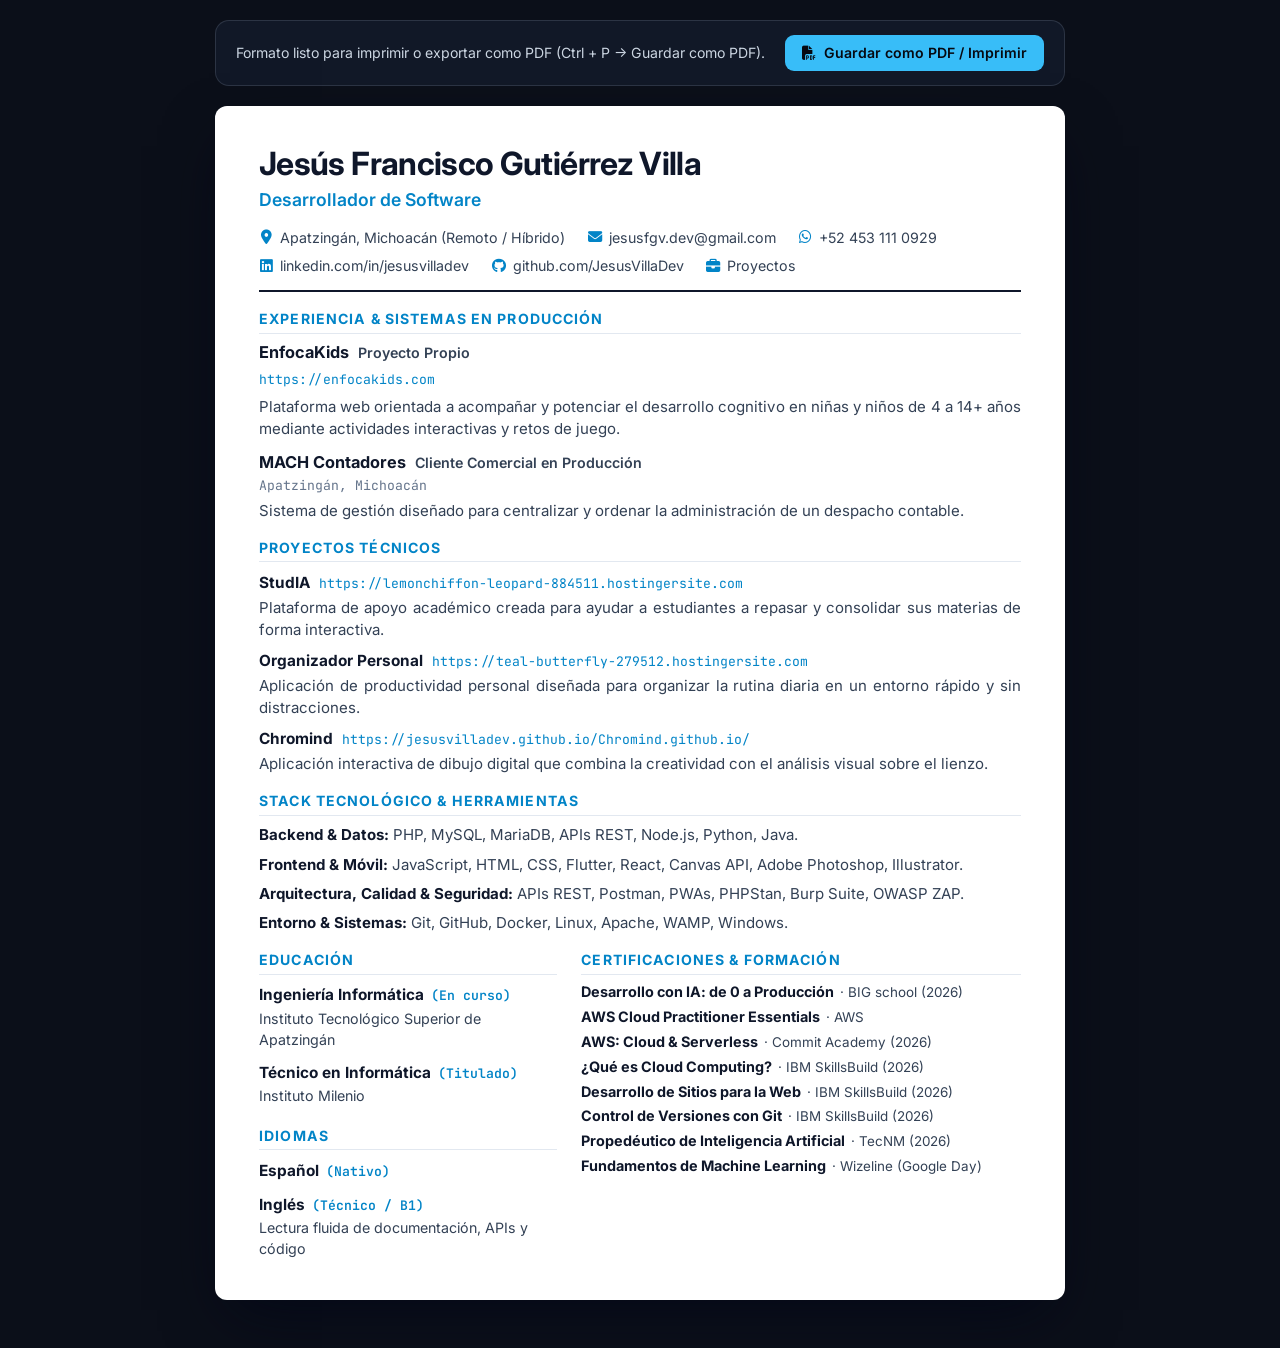
==== commit 9dd7aac1: "style(cv): centralizar tipografía en root, ampliar lectura PDF y alinear enlaces" ====
--- a/cv.html
+++ b/cv.html
@@ -24,6 +24,7 @@
 
     <style>
       :root {
+        /* Paleta de colores */
         --screen-bg: #0b0f19;
         --screen-bar: #111827;
         --screen-border: rgba(148, 163, 184, 0.2);
@@ -35,6 +36,30 @@
         --paper-bg: #ffffff;
         --paper-subtle: #f8fafc;
         --paper-border: #e2e8f0;
+
+        /* Familias tipográficas */
+        --font-sans:
+          "Inter", -apple-system, BlinkMacSystemFont, "Segoe UI", sans-serif;
+        --font-mono: "JetBrains Mono", monospace;
+
+        /* Escala base (modifica estos valores para escalar todo el CV) */
+        --fs-base-screen: 16px;
+        --fs-base-print: 16px;
+
+        /* Tamaños de texto */
+        --fs-name: 2rem;
+        --fs-role: 1.1rem;
+        --fs-section-title: 0.88rem;
+        --fs-entry-title: 1.02rem;
+        --fs-item-title: 0.96rem;
+        --fs-body: 0.94rem;
+        --fs-contact: 0.89rem;
+        --fs-sub: 0.89rem;
+        --fs-cert-title: 0.9rem;
+        --fs-cert-issuer: 0.84rem;
+        --fs-meta: 0.82rem;
+        --fs-badge: 0.68rem;
+        --fs-ui: 0.88rem;
       }
 
       *,
@@ -45,13 +70,12 @@
         padding: 0;
       }
 
+      html {
+        font-size: var(--fs-base-screen);
+      }
+
       body {
-        font-family:
-          "Inter",
-          -apple-system,
-          BlinkMacSystemFont,
-          "Segoe UI",
-          sans-serif;
+        font-family: var(--font-sans);
         background-color: var(--screen-bg);
         color: var(--ink-primary);
         line-height: 1.5;
@@ -80,7 +104,7 @@
       }
 
       .action-bar-note {
-        font-size: 0.85rem;
+        font-size: var(--fs-ui);
         color: #cbd5e1;
       }
 
@@ -97,7 +121,7 @@
         padding: 0.55rem 1rem;
         border-radius: 9px;
         font-family: inherit;
-        font-size: 0.85rem;
+        font-size: var(--fs-ui);
         font-weight: 600;
         cursor: pointer;
         border: 1px solid transparent;
@@ -146,7 +170,7 @@
       }
 
       .cv-name {
-        font-size: 1.95rem;
+        font-size: var(--fs-name);
         font-weight: 700;
         letter-spacing: -0.02em;
         color: var(--ink-primary);
@@ -154,7 +178,7 @@
       }
 
       .cv-role {
-        font-size: 1.05rem;
+        font-size: var(--fs-role);
         font-weight: 600;
         color: var(--accent-print);
         margin-top: 0.25rem;
@@ -172,7 +196,7 @@
         flex-wrap: wrap;
         align-items: center;
         gap: 0.45rem 1.4rem;
-        font-size: 0.85rem;
+        font-size: var(--fs-contact);
         color: var(--ink-secondary);
       }
 
@@ -184,7 +208,7 @@
 
       .cv-contact-item i {
         color: var(--accent-print);
-        font-size: 0.85rem;
+        font-size: var(--fs-contact);
         width: 14px;
         text-align: center;
         flex-shrink: 0;
@@ -204,8 +228,12 @@
         margin-bottom: 0;
       }
 
+      .cv-subsection {
+        margin-top: 1.15rem;
+      }
+
       .cv-section-title {
-        font-size: 0.82rem;
+        font-size: var(--fs-section-title);
         font-weight: 700;
         text-transform: uppercase;
         letter-spacing: 0.08em;
@@ -216,7 +244,7 @@
       }
 
       .cv-summary {
-        font-size: 0.91rem;
+        font-size: var(--fs-body);
         color: var(--ink-secondary);
         line-height: 1.55;
         text-align: justify;
@@ -242,7 +270,7 @@
       }
 
       .cv-entry-title {
-        font-size: 0.96rem;
+        font-size: var(--fs-entry-title);
         font-weight: 700;
         color: var(--ink-primary);
         line-height: 1.3;
@@ -254,21 +282,23 @@
       }
 
       .cv-entry-role {
-        font-size: 0.84rem;
+        font-size: var(--fs-sub);
         font-weight: 600;
         color: var(--ink-secondary);
       }
 
       .cv-entry-meta {
-        font-family: "JetBrains Mono", monospace;
-        font-size: 0.74rem;
+        font-family: var(--font-mono);
+        font-size: var(--fs-meta);
         color: var(--ink-muted);
+        margin-top: 0.12rem;
+        margin-bottom: 0.25rem;
       }
 
       .cv-entry-link {
         display: inline-block;
-        font-family: "JetBrains Mono", monospace;
-        font-size: 0.74rem;
+        font-family: var(--font-mono);
+        font-size: var(--fs-meta);
         color: var(--accent-print);
         margin-top: 0.12rem;
         margin-bottom: 0.25rem;
@@ -288,7 +318,7 @@
       }
 
       .cv-bullets li {
-        font-size: 0.87rem;
+        font-size: var(--fs-body);
         color: var(--ink-secondary);
         line-height: 1.48;
         text-align: justify;
@@ -307,27 +337,31 @@
       }
 
       .cv-project-title {
-        font-size: 0.9rem;
+        font-size: var(--fs-item-title);
         color: var(--ink-primary);
         display: flex;
         align-items: baseline;
-        gap: 0.45rem;
+        gap: 0.55rem;
         flex-wrap: wrap;
       }
 
+      .cv-project-title .cv-entry-link {
+        margin: 0;
+      }
+
       .cv-project-desc {
-        font-size: 0.865rem;
+        font-size: var(--fs-body);
         color: var(--ink-secondary);
-        line-height: 1.48;
+        line-height: 1.46;
         text-align: justify;
         text-justify: inter-word;
         margin-top: 0.15rem;
       }
 
       .cv-project-line {
-        font-size: 0.875rem;
+        font-size: var(--fs-body);
         color: var(--ink-secondary);
-        line-height: 1.48;
+        line-height: 1.46;
         text-align: justify;
         text-justify: inter-word;
       }
@@ -337,8 +371,8 @@
       }
 
       .cv-project-stack {
-        font-family: "JetBrains Mono", monospace;
-        font-size: 0.74rem;
+        font-family: var(--font-mono);
+        font-size: var(--fs-meta);
         color: var(--ink-muted);
         font-weight: 500;
       }
@@ -351,9 +385,9 @@
       }
 
       .cv-skill-row {
-        font-size: 0.87rem;
+        font-size: var(--fs-body);
         color: var(--ink-secondary);
-        line-height: 1.48;
+        line-height: 1.46;
         text-align: justify;
         text-justify: inter-word;
       }
@@ -371,7 +405,7 @@
 
       @media (min-width: 680px) {
         .cv-two-col {
-          grid-template-columns: 1fr 1.25fr;
+          grid-template-columns: 0.95fr 1.4fr;
         }
       }
 
@@ -392,20 +426,20 @@
       }
 
       .cv-edu-title {
-        font-size: 0.9rem;
+        font-size: var(--fs-item-title);
         font-weight: 700;
         color: var(--ink-primary);
       }
 
       .cv-edu-status {
-        font-family: "JetBrains Mono", monospace;
-        font-size: 0.75rem;
+        font-family: var(--font-mono);
+        font-size: var(--fs-meta);
         font-weight: 600;
         color: var(--accent-print);
       }
 
       .cv-edu-inst {
-        font-size: 0.84rem;
+        font-size: var(--fs-sub);
         color: var(--ink-secondary);
         margin-top: 0.08rem;
       }
@@ -432,21 +466,21 @@
       }
 
       .cv-cert-title {
-        font-size: 0.86rem;
+        font-size: var(--fs-cert-title);
         font-weight: 700;
         color: var(--ink-primary);
         line-height: 1.3;
       }
 
       .cv-cert-issuer {
-        font-size: 0.8rem;
+        font-size: var(--fs-cert-issuer);
         color: var(--ink-secondary);
         line-height: 1.3;
       }
 
       .cv-cert-badge-hint {
-        font-family: "JetBrains Mono", monospace;
-        font-size: 0.64rem;
+        font-family: var(--font-mono);
+        font-size: var(--fs-badge);
         font-weight: 600;
         color: var(--accent-print);
         background: rgba(8, 145, 178, 0.08);
@@ -492,8 +526,8 @@
 
       .cv-cert-popover-note {
         display: block;
-        font-family: "JetBrains Mono", monospace;
-        font-size: 0.65rem;
+        font-family: var(--font-mono);
+        font-size: var(--fs-badge);
         color: var(--accent-print);
         text-align: center;
         padding-top: 4px;
@@ -548,8 +582,8 @@
       }
 
       .cv-lightbox-caption {
-        font-family: "Roboto Slab", serif;
-        font-size: 0.9rem;
+        font-family: var(--font-sans);
+        font-size: var(--fs-body);
         font-weight: 600;
         color: var(--ink-primary);
       }
@@ -576,19 +610,19 @@
         color: #ffffff;
       }
 
-      @media (max-width: 640px) {
+      @media screen and (max-width: 640px) {
         .cv-sheet {
           padding: 1.5rem 1.25rem;
         }
         .cv-name {
-          font-size: 1.55rem;
-        }
-      }
-
-      /* Reglas estrictas de impresión a 1 sola página PDF */
+          font-size: 1.6rem;
+        }
+      }
+
+      /* Reglas de impresión PDF (1 página legible usando las variables de :root) */
       @page {
         size: letter;
-        margin: 9mm 12mm;
+        margin: 8mm 11mm;
       }
 
       @media print {
@@ -599,7 +633,15 @@
         }
 
         html {
-          font-size: 13.8px !important;
+          font-size: var(--fs-base-print) !important;
+        }
+
+        .cv-summary,
+        .cv-bullets li,
+        .cv-project-desc,
+        .cv-project-line,
+        .cv-skill-row {
+          text-align: left !important;
         }
 
         body {
@@ -607,7 +649,7 @@
           color: var(--ink-secondary) !important;
           padding: 0 !important;
           margin: 0 !important;
-          line-height: 1.45 !important;
+          line-height: 1.42 !important;
           -webkit-print-color-adjust: exact !important;
           print-color-adjust: exact !important;
         }
@@ -625,87 +667,68 @@
           margin: 0 !important;
         }
 
-        /* Encabezado elegante y aireado */
+        /* Encabezado */
         .cv-header {
-          padding-bottom: 0.65rem !important;
-          margin-bottom: 0.75rem !important;
+          padding-bottom: 0.5rem !important;
+          margin-bottom: 0.6rem !important;
           border-bottom-width: 1.5px !important;
         }
 
-        .cv-name {
-          font-size: 1.8rem !important;
-          line-height: 1.15 !important;
-        }
-
         .cv-role {
-          font-size: 0.98rem !important;
           margin-top: 0.15rem !important;
         }
 
         .cv-contact-list {
-          margin-top: 0.45rem !important;
-          gap: 0.28rem !important;
+          margin-top: 0.42rem !important;
+          gap: 0.25rem !important;
         }
 
         .cv-contact-row {
-          gap: 0.3rem 1.25rem !important;
-          font-size: 0.81rem !important;
-        }
-
-        .cv-contact-item i {
-          font-size: 0.81rem !important;
-        }
-
-        /* Secciones con holgura */
+          gap: 0.25rem 1.2rem !important;
+        }
+
+        /* Secciones */
         .cv-section {
-          margin-bottom: 0.8rem !important;
-          break-inside: avoid !important;
+          margin-bottom: 0.62rem !important;
         }
 
         .cv-section:last-child {
           margin-bottom: 0 !important;
         }
 
+        .cv-subsection {
+          margin-top: 0.65rem !important;
+        }
+
         .cv-section-title {
-          font-size: 0.8rem !important;
-          padding-bottom: 0.2rem !important;
-          margin-bottom: 0.5rem !important;
+          padding-bottom: 0.16rem !important;
+          margin-bottom: 0.42rem !important;
           letter-spacing: 0.07em !important;
         }
 
         /* Experiencia y Proyectos */
         .cv-entry {
-          margin-bottom: 0.65rem !important;
+          margin-bottom: 0.5rem !important;
           break-inside: avoid !important;
+        }
+
+        .cv-entry:last-child {
+          margin-bottom: 0 !important;
         }
 
         .cv-entry-head {
           gap: 0.5rem !important;
-          margin-bottom: 0.12rem !important;
-        }
-
-        .cv-entry-title {
-          font-size: 0.92rem !important;
-        }
-
-        .cv-entry-role {
-          font-size: 0.82rem !important;
-        }
-
-        .cv-entry-link {
-          font-size: 0.74rem !important;
-          margin-top: 0.08rem !important;
-          margin-bottom: 0.18rem !important;
-        }
-
+          margin-bottom: 0.08rem !important;
+        }
+
+        .cv-entry-link,
         .cv-entry-meta {
-          font-size: 0.74rem !important;
-          margin-top: 0.08rem !important;
-          margin-bottom: 0.18rem !important;
+          margin-top: 0.04rem !important;
+          margin-bottom: 0.14rem !important;
         }
 
         .cv-project-list {
-          gap: 0.55rem !important;
+          gap: 0.46rem !important;
         }
 
         .cv-project-item {
@@ -713,55 +736,47 @@
         }
 
         .cv-project-title {
-          font-size: 0.9rem !important;
-          gap: 0.45rem !important;
-        }
-
-        .cv-project-stack {
-          font-size: 0.74rem !important;
+          gap: 0.55rem !important;
+        }
+
+        .cv-project-title .cv-entry-link {
+          margin: 0 !important;
         }
 
         .cv-project-desc {
-          font-size: 0.83rem !important;
-          line-height: 1.45 !important;
-          margin-top: 0.14rem !important;
+          line-height: 1.42 !important;
+          margin-top: 0.1rem !important;
         }
 
         /* Stack tecnológico */
         .cv-skills-grid {
-          gap: 0.28rem !important;
+          gap: 0.26rem !important;
         }
 
         .cv-skill-row {
-          font-size: 0.83rem !important;
-          line-height: 1.42 !important;
+          line-height: 1.4 !important;
         }
 
         /* Educación, Idiomas y Certificaciones */
         .cv-two-col {
-          grid-template-columns: 1fr 1.35fr !important;
-          gap: 1.35rem !important;
+          grid-template-columns: 0.92fr 1.48fr !important;
+          gap: 1.25rem !important;
         }
 
         .cv-edu-item {
-          margin-bottom: 0.5rem !important;
-        }
-
-        .cv-edu-title {
-          font-size: 0.86rem !important;
-        }
-
-        .cv-edu-status {
-          font-size: 0.74rem !important;
+          margin-bottom: 0.42rem !important;
+        }
+
+        .cv-edu-item:last-child {
+          margin-bottom: 0 !important;
         }
 
         .cv-edu-inst {
-          font-size: 0.8rem !important;
-          margin-top: 0.05rem !important;
+          margin-top: 0.04rem !important;
         }
 
         .cv-cert-list {
-          gap: 0.32rem !important;
+          gap: 0.3rem !important;
         }
 
         .cv-cert-item {
@@ -772,21 +787,19 @@
           flex-wrap: wrap !important;
         }
 
-        .cv-cert-title {
-          font-size: 0.82rem !important;
-          line-height: 1.25 !important;
-        }
-
+        .cv-cert-title,
         .cv-cert-issuer {
-          font-size: 0.76rem !important;
-          line-height: 1.25 !important;
+          line-height: 1.28 !important;
           margin-top: 0 !important;
         }
 
-        /* Elementos interactivos ocultos en impresión */
+        /* Enlaces y elementos interactivos en impresión */
         a {
-          color: inherit !important;
           text-decoration: none !important;
+        }
+
+        .cv-entry-link {
+          color: var(--accent-print) !important;
         }
 
         .cv-cert-popover,
@@ -879,9 +892,7 @@
         <article class="cv-entry">
           <div class="cv-entry-head">
             <span class="cv-entry-title">EnfocaKids</span>
-            <span class="cv-entry-role">
-              Desarrollador Full Stack (Proyecto Propio) • Producción Activa
-            </span>
+            <span class="cv-entry-role"> Proyecto Propio </span>
           </div>
           <a
             href="https://enfocakids.com"
@@ -900,16 +911,9 @@
         <article class="cv-entry">
           <div class="cv-entry-head">
             <span class="cv-entry-title">MACH Contadores</span>
-            <span class="cv-entry-role">
-              Desarrollador de Software • Cliente Comercial en Producción
-            </span>
+            <span class="cv-entry-role"> Cliente Comercial en Producción </span>
           </div>
-          <div
-            class="cv-entry-meta"
-            style="margin-top: 0.12rem; margin-bottom: 0.25rem"
-          >
-            Apatzingán, Michoacán
-          </div>
+          <div class="cv-entry-meta">Apatzingán, Michoacán</div>
           <p class="cv-project-desc">
             Sistema de gestión diseñado para centralizar y ordenar la
             administración de un despacho contable.
@@ -924,17 +928,14 @@
           <div class="cv-project-item">
             <div class="cv-project-title">
               <strong>StudIA</strong>
-              <span class="cv-project-stack"
-                >(PHP, OpenAI, MySQL, JavaScript)</span
+              <a
+                href="https://lemonchiffon-leopard-884511.hostingersite.com"
+                target="_blank"
+                rel="noopener noreferrer"
+                class="cv-entry-link"
+                >https://lemonchiffon-leopard-884511.hostingersite.com</a
               >
             </div>
-            <a
-              href="https://lemonchiffon-leopard-884511.hostingersite.com"
-              target="_blank"
-              rel="noopener noreferrer"
-              class="cv-entry-link"
-              >https://lemonchiffon-leopard-884511.hostingersite.com</a
-            >
             <p class="cv-project-desc">
               Plataforma de apoyo académico creada para ayudar a estudiantes a
               repasar y consolidar sus materias de forma interactiva.
@@ -944,15 +945,14 @@
           <div class="cv-project-item">
             <div class="cv-project-title">
               <strong>Organizador Personal</strong>
-              <span class="cv-project-stack">(PHP, JavaScript, MySQL)</span>
+              <a
+                href="https://teal-butterfly-279512.hostingersite.com"
+                target="_blank"
+                rel="noopener noreferrer"
+                class="cv-entry-link"
+                >https://teal-butterfly-279512.hostingersite.com</a
+              >
             </div>
-            <a
-              href="https://teal-butterfly-279512.hostingersite.com"
-              target="_blank"
-              rel="noopener noreferrer"
-              class="cv-entry-link"
-              >https://teal-butterfly-279512.hostingersite.com</a
-            >
             <p class="cv-project-desc">
               Aplicación de productividad personal diseñada para organizar la
               rutina diaria en un entorno rápido y sin distracciones.
@@ -962,41 +962,17 @@
           <div class="cv-project-item">
             <div class="cv-project-title">
               <strong>Chromind</strong>
-              <span class="cv-project-stack">(JavaScript, Canvas)</span>
+              <a
+                href="https://jesusvilladev.github.io/Chromind.github.io/"
+                target="_blank"
+                rel="noopener noreferrer"
+                class="cv-entry-link"
+                >https://jesusvilladev.github.io/Chromind.github.io/</a
+              >
             </div>
-            <a
-              href="https://jesusvilladev.github.io/Chromind.github.io/"
-              target="_blank"
-              rel="noopener noreferrer"
-              class="cv-entry-link"
-              >https://jesusvilladev.github.io/Chromind.github.io/</a
-            >
             <p class="cv-project-desc">
               Aplicación interactiva de dibujo digital que combina la
               creatividad con el análisis visual sobre el lienzo.
-            </p>
-          </div>
-
-          <div class="cv-project-item">
-            <div class="cv-project-title">
-              <strong>Git Tracker</strong>
-              <span class="cv-project-stack">(Git, JavaScript, PHP)</span>
-            </div>
-            <p class="cv-project-desc">
-              Herramienta visual para desarrolladores diseñada para explorar y
-              comprender el historial de proyectos de código en la computadora.
-            </p>
-          </div>
-
-          <div class="cv-project-item">
-            <div class="cv-project-title">
-              <strong>Servidor Local AirDrop</strong>
-              <span class="cv-project-stack">(PHP, JavaScript, Wi-Fi)</span>
-            </div>
-            <p class="cv-project-desc">
-              Herramienta de transferencia inalámbrica diseñada para enviar
-              fotos, documentos y archivos entre el teléfono y la computadora de
-              forma inmediata.
             </p>
           </div>
         </div>
@@ -1047,7 +1023,7 @@
               <div class="cv-edu-inst">Instituto Milenio</div>
             </div>
 
-            <div style="margin-top: 1.15rem">
+            <div class="cv-subsection">
               <h2 class="cv-section-title">Idiomas</h2>
               <div class="cv-edu-item">
                 <div class="cv-edu-header">
@@ -1114,7 +1090,7 @@
                 data-cert-title="Fundamentos de AWS: Cloud & Serverless (Commit Academy)"
               >
                 <span class="cv-cert-title"
-                  >Fundamentos de AWS: Cloud &amp; Serverless</span
+                  >AWS: Cloud &amp; Serverless</span
                 >
                 <span class="cv-cert-issuer">· Commit Academy (2026)</span>
                 <div class="cv-cert-popover" aria-hidden="true">
